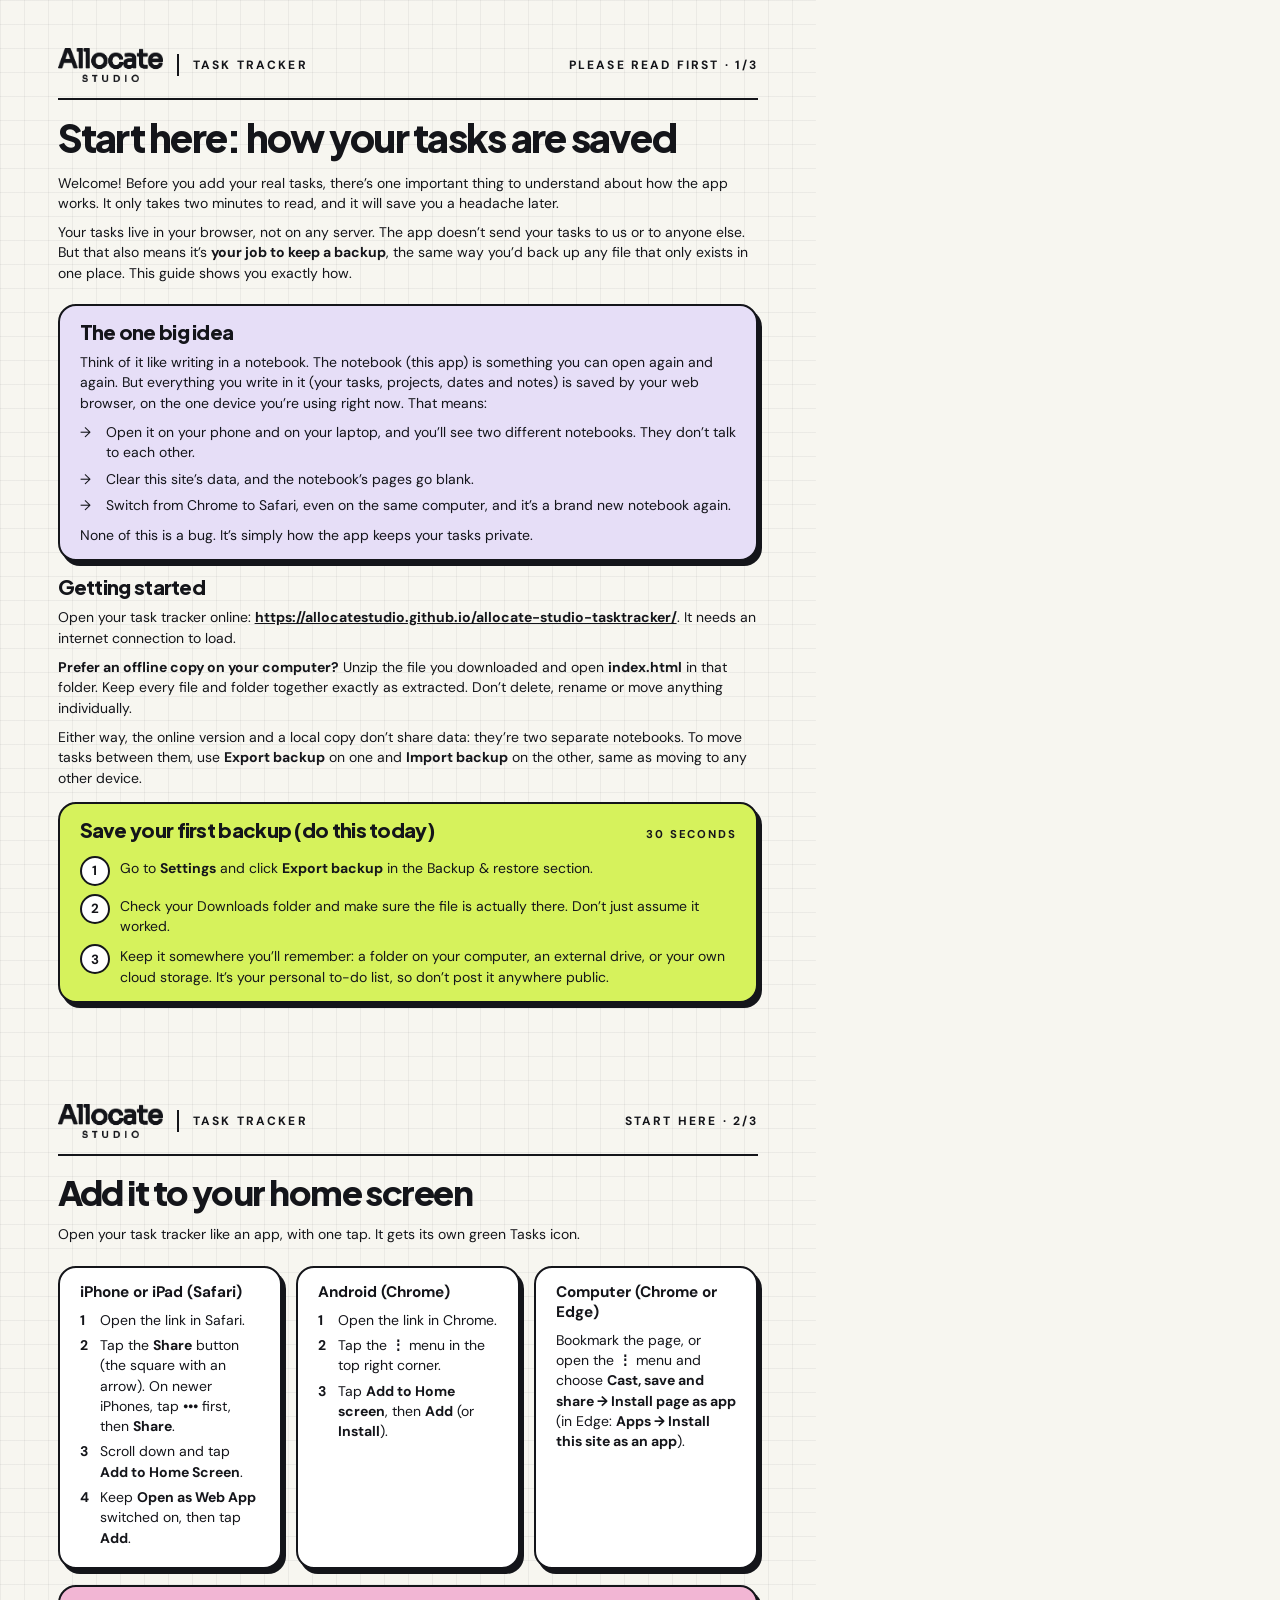
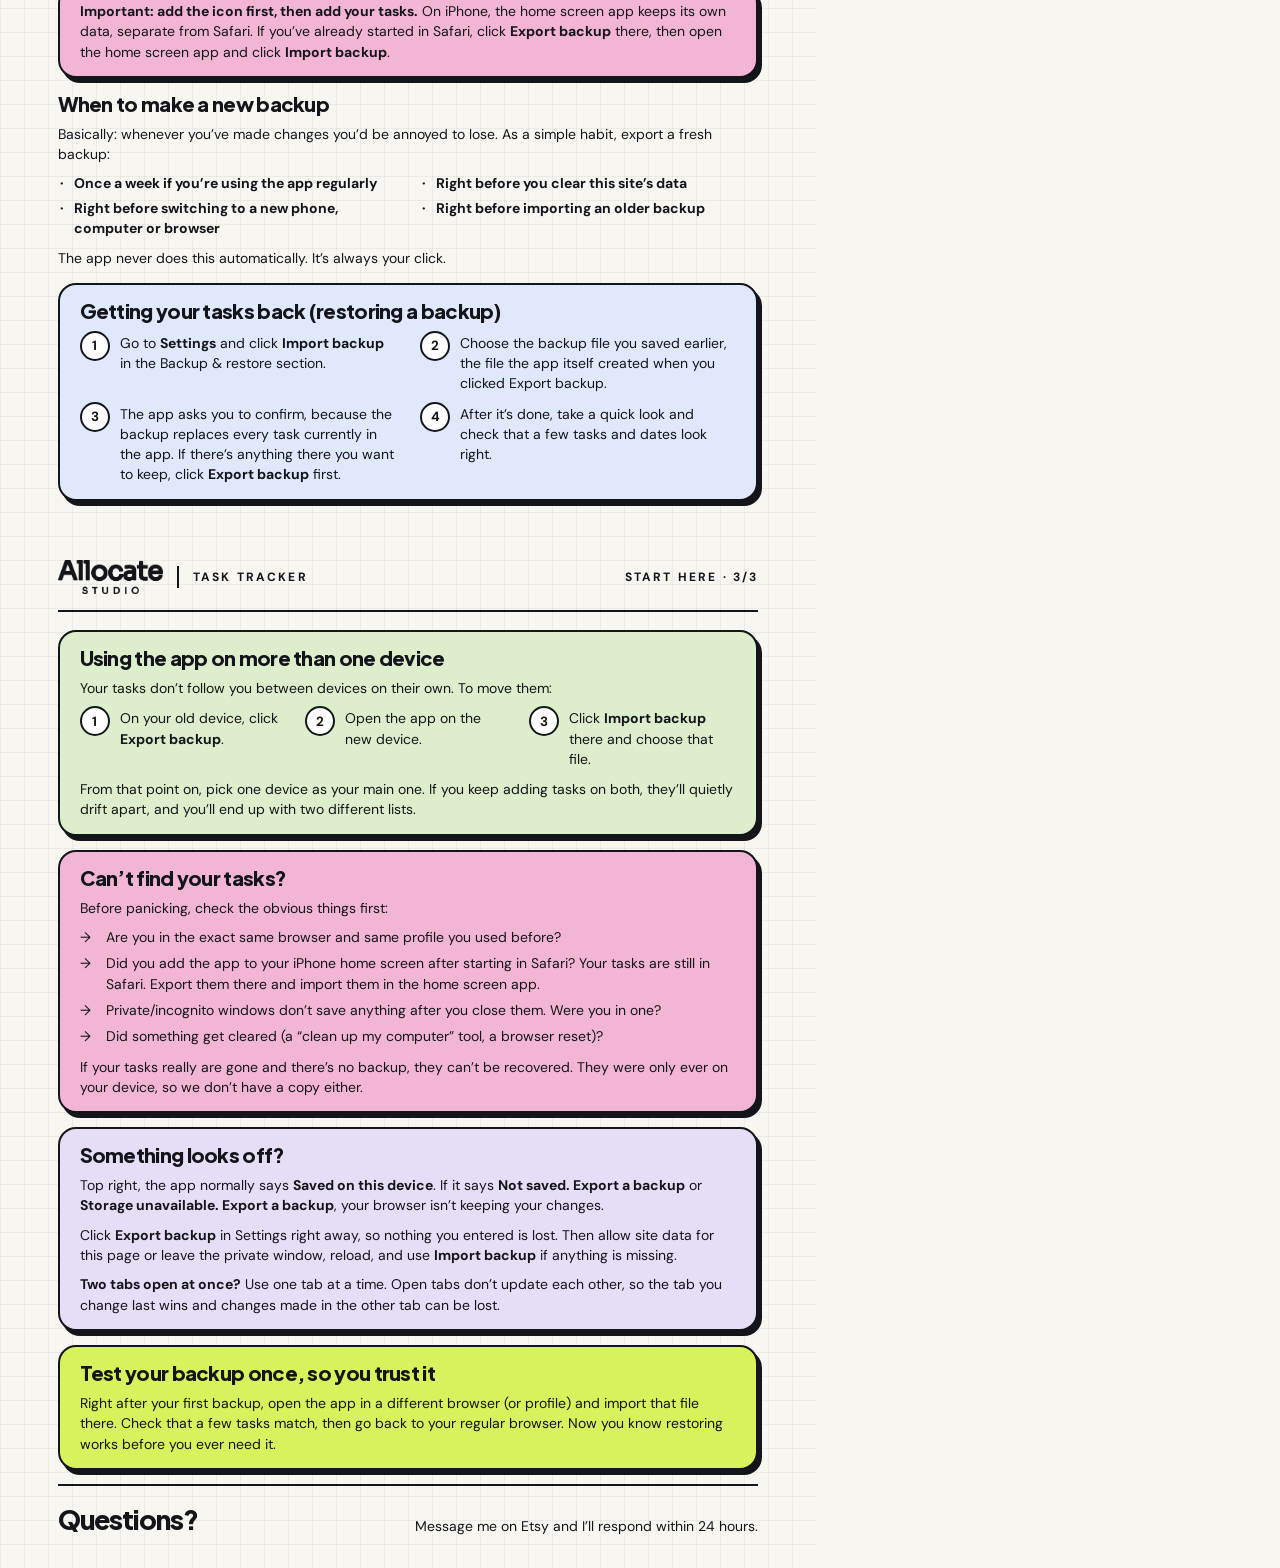
==== packaging/start-here.html @ 0b67e8f8 "Etsy build script and buyer guides Co-Authored-By: Claude Opus 5.5 <noreply@anthropic.com>" ====
<!doctype html>
<html lang="en">
<head>
<meta charset="UTF-8">
<title>Task Tracker · Start Here</title>
<link rel="stylesheet" href="guide.css">
</head>
<body>
<section class="page">
  <header><img src="logo.png" alt="Allocate Studio"><span class="bar"></span><span class="product">Task Tracker</span><span class="label">Please read first · 1/3</span></header>

  <h1>Start here: how your tasks are saved</h1>
  <p>Welcome! Before you add your real tasks, there’s one important thing to understand about how the app works. It only takes two minutes to read, and it will save you a headache later.</p>
  <p>Your tasks live in your browser, not on any server. The app doesn’t send your tasks to us or to anyone else. But that also means it’s <b>your job to keep a backup</b>, the same way you’d back up any file that only exists in one place. This guide shows you exactly how.</p>

  <div class="card lilac" style="margin-top:12px">
    <h2>The one big idea</h2>
    <p>Think of it like writing in a notebook. The notebook (this app) is something you can open again and again. But everything you write in it (your tasks, projects, dates and notes) is saved by your web browser, on the one device you’re using right now. That means:</p>
    <ul class="arrows">
      <li>Open it on your phone and on your laptop, and you’ll see two different notebooks. They don’t talk to each other.</li>
      <li>Clear this site’s data, and the notebook’s pages go blank.</li>
      <li>Switch from Chrome to Safari, even on the same computer, and it’s a brand new notebook again.</li>
    </ul>
    <p>None of this is a bug. It’s simply how the app keeps your tasks private.</p>
  </div>

  <div class="section">
    <h2>Getting started</h2>
    <p>Open your task tracker online: <a href="https://allocatestudio.github.io/allocate-studio-tasktracker/">https://allocatestudio.github.io/allocate-studio-tasktracker/</a>. It needs an internet connection to load.</p>
    <p><b>Prefer an offline copy on your computer?</b> Unzip the file you downloaded and open <b>index.html</b> in that folder. Keep every file and folder together exactly as extracted. Don’t delete, rename or move anything individually.</p>
    <p>Either way, the online version and a local copy don’t share data: they’re two separate notebooks. To move tasks between them, use <b>Export backup</b> on one and <b>Import backup</b> on the other, same as moving to any other device.</p>
  </div>

  <div class="card lime">
    <div class="card-head"><h2>Save your first backup (do this today)</h2><span class="kicker">30 seconds</span></div>
    <ol class="steps" style="margin-top:8px">
      <li>Go to <b>Settings</b> and click <b>Export backup</b> in the Backup &amp; restore section.</li>
      <li>Check your Downloads folder and make sure the file is actually there. Don’t just assume it worked.</li>
      <li>Keep it somewhere you’ll remember: a folder on your computer, an external drive, or your own cloud storage. It’s your personal to-do list, so don’t post it anywhere public.</li>
    </ol>
  </div>
</section>

<section class="page">
  <header><img src="logo.png" alt="Allocate Studio"><span class="bar"></span><span class="product">Task Tracker</span><span class="label">Start here · 2/3</span></header>

  <h1 style="font-size:26pt">Add it to your home screen</h1>
  <p>Open your task tracker like an app, with one tap. It gets its own green Tasks icon.</p>
  <div class="grid3" style="margin-top:12px">
    <div class="card"><h3>iPhone or iPad (Safari)</h3><ol class="small-steps">
      <li>Open the link in Safari.</li>
      <li>Tap the <b>Share</b> button (the square with an arrow). On newer iPhones, tap <b>•••</b> first, then <b>Share</b>.</li>
      <li>Scroll down and tap <b>Add to Home Screen</b>.</li>
      <li>Keep <b>Open as Web App</b> switched on, then tap <b>Add</b>.</li></ol></div>
    <div class="card"><h3>Android (Chrome)</h3><ol class="small-steps">
      <li>Open the link in Chrome.</li>
      <li>Tap the <b>⋮</b> menu in the top right corner.</li>
      <li>Tap <b>Add to Home screen</b>, then <b>Add</b> (or <b>Install</b>).</li></ol></div>
    <div class="card"><h3>Computer (Chrome or Edge)</h3><p>Bookmark the page, or open the <b>⋮</b> menu and choose <b>Cast, save and share → Install page as app</b> (in Edge: <b>Apps → Install this site as an app</b>).</p></div>
  </div>
  <div class="card pink"><p><b>Important: add the icon first, then add your tasks.</b> On iPhone, the home screen app keeps its own data, separate from Safari. If you’ve already started in Safari, click <b>Export backup</b> there, then open the home screen app and click <b>Import backup</b>.</p></div>

  <div class="section">
    <h2>When to make a new backup</h2>
    <p>Basically: whenever you’ve made changes you’d be annoyed to lose. As a simple habit, export a fresh backup:</p>
    <ul class="dots"><li>Once a week if you’re using the app regularly</li><li>Right before you clear this site’s data</li><li>Right before switching to a new phone, computer or browser</li><li>Right before importing an older backup</li></ul>
    <p>The app never does this automatically. It’s always your click.</p>
  </div>

  <div class="card sky">
    <h2>Getting your tasks back (restoring a backup)</h2>
    <ol class="steps two" style="margin-top:10px">
      <li>Go to <b>Settings</b> and click <b>Import backup</b> in the Backup &amp; restore section.</li>
      <li>Choose the backup file you saved earlier, the file the app itself created when you clicked Export backup.</li>
      <li>The app asks you to confirm, because the backup replaces every task currently in the app. If there’s anything there you want to keep, click <b>Export backup</b> first.</li>
      <li>After it’s done, take a quick look and check that a few tasks and dates look right.</li>
    </ol>
  </div>

</section>

<section class="page">
  <header><img src="logo.png" alt="Allocate Studio"><span class="bar"></span><span class="product">Task Tracker</span><span class="label">Start here · 3/3</span></header>

  <div class="card mint">
    <h2>Using the app on more than one device</h2>
    <p>Your tasks don’t follow you between devices on their own. To move them:</p>
    <ol class="steps three" style="margin:10px 0">
      <li>On your old device, click <b>Export backup</b>.</li>
      <li>Open the app on the new device.</li>
      <li>Click <b>Import backup</b> there and choose that file.</li>
    </ol>
    <p>From that point on, pick one device as your main one. If you keep adding tasks on both, they’ll quietly drift apart, and you’ll end up with two different lists.</p>
  </div>

  <div class="card pink">
    <h2>Can’t find your tasks?</h2>
    <p>Before panicking, check the obvious things first:</p>
    <ul class="arrows">
      <li>Are you in the exact same browser and same profile you used before?</li>
      <li>Did you add the app to your iPhone home screen after starting in Safari? Your tasks are still in Safari. Export them there and import them in the home screen app.</li>
      <li>Private/incognito windows don’t save anything after you close them. Were you in one?</li>
      <li>Did something get cleared (a “clean up my computer” tool, a browser reset)?</li>
    </ul>
    <p>If your tasks really are gone and there’s no backup, they can’t be recovered. They were only ever on your device, so we don’t have a copy either.</p>
  </div>

  <div class="card lilac">
    <h2>Something looks off?</h2>
    <p>Top right, the app normally says <b>Saved on this device</b>. If it says <b>Not saved. Export a backup</b> or <b>Storage unavailable. Export a backup</b>, your browser isn’t keeping your changes.</p>
    <p>Click <b>Export backup</b> in Settings right away, so nothing you entered is lost. Then allow site data for this page or leave the private window, reload, and use <b>Import backup</b> if anything is missing.</p>
    <p><b>Two tabs open at once?</b> Use one tab at a time. Open tabs don’t update each other, so the tab you change last wins and changes made in the other tab can be lost.</p>
  </div>


  <div class="card lime">
    <h2>Test your backup once, so you trust it</h2>
    <p>Right after your first backup, open the app in a different browser (or profile) and import that file there. Check that a few tasks match, then go back to your regular browser. Now you know restoring works before you ever need it.</p>
  </div>

  <footer><span class="q">Questions?</span><small>Message me on Etsy and I’ll respond within 24 hours.</small></footer>
</section>
</body>
</html>
---- packaging/guide.css ----
/* Buyer guide pages (Etsy PDFs). Printed to PDF by build-customer-zip.py with headless Chrome. */
@font-face{font-family:'Plus Jakarta Sans';src:url('../assets/fonts/PlusJakartaSans-800.woff2') format('woff2');font-weight:800}
@font-face{font-family:'Plus Jakarta Sans';src:url('../assets/fonts/PlusJakartaSans-700.woff2') format('woff2');font-weight:700}
@font-face{font-family:'DM Sans';src:url('../assets/fonts/DM-Sans.ttf') format('truetype');font-weight:100 1000}
@page{size:8.5in 11in;margin:0}
:root{--ink:#14151a;--soft:#3d3e46;--paper:#f7f6f0;--lime:#d6f25c;--pink:#f2b6d4;--sky:#dfe9fb;--mint:#dceecb;--lilac:#e6def7;--butter:#fcefc0}
*{box-sizing:border-box;margin:0;padding:0}
html,body{background:var(--paper)}
body{font:400 10.5pt/1.45 'DM Sans',Arial,sans-serif;color:var(--ink);-webkit-print-color-adjust:exact;print-color-adjust:exact}
.page{width:8.5in;height:11in;padding:.5in .6in .45in;position:relative;overflow:hidden;display:flex;flex-direction:column;
  background-color:var(--paper);background-image:linear-gradient(#14151a0d 1px,transparent 1px),linear-gradient(90deg,#14151a0d 1px,transparent 1px);background-size:24px 24px;break-after:page}
.page:last-child{break-after:auto}
header{display:flex;align-items:center;gap:14px;padding-bottom:16px;border-bottom:2.5px solid var(--ink);margin-bottom:18px}
header img{height:36px;width:auto;display:block}
header .bar{width:2px;height:22px;background:var(--ink)}
header .product,header .label{font:700 9pt 'DM Sans',sans-serif;letter-spacing:.18em;text-transform:uppercase}
header .label{margin-left:auto}
h1{font:800 29pt/1.05 'Plus Jakarta Sans',sans-serif;letter-spacing:-.045em;margin-bottom:14px}
h1.big{font-size:40pt;margin-bottom:16px}
h2{font:800 15pt/1.2 'Plus Jakarta Sans',sans-serif;letter-spacing:-.035em;margin:0 0 8px}
h3{font:700 11.5pt 'DM Sans',sans-serif;margin-bottom:8px}
p{margin-bottom:9px}
p:last-child{margin-bottom:0}
b{font-weight:700}
a{color:inherit;font-weight:700}
.card{border:2px solid var(--ink);border-radius:18px;box-shadow:4px 5px 0 var(--ink);padding:14px 20px;margin-bottom:14px;background:#fff}
.lime{background:var(--lime)}.pink{background:var(--pink)}.sky{background:var(--sky)}.mint{background:var(--mint)}.lilac{background:var(--lilac)}.butter{background:var(--butter)}
.kicker{font:700 8.5pt 'DM Sans',sans-serif;letter-spacing:.16em;text-transform:uppercase;margin-bottom:8px}
.card-head{display:flex;justify-content:space-between;align-items:baseline;gap:12px}
.card-head .kicker{margin:0}
/* */.btn-open{display:inline-flex;align-items:center;gap:14px;background:var(--ink);color:#fff;text-decoration:none;font:700 12.5pt 'DM Sans',sans-serif;letter-spacing:.06em;text-transform:uppercase;padding:12px 28px;border-radius:999px;margin:4px 0 12px}
.note{background:var(--paper);border:1.5px solid var(--ink);border-radius:12px;padding:10px 14px;margin-bottom:12px}
.arrows{list-style:none;margin:6px 0 10px}
.arrows li{position:relative;padding-left:26px;margin-bottom:6px}
.arrows li::before{content:'→';position:absolute;left:0}
.steps{list-style:none;counter-reset:s;display:grid;gap:10px}
.steps li{counter-increment:s;position:relative;padding-left:40px;min-height:28px}
.steps li::before{content:counter(s);position:absolute;left:0;top:-2px;width:26px;height:26px;border:2px solid var(--ink);border-radius:50%;background:#fff;display:grid;place-items:center;font:700 10pt 'DM Sans',sans-serif}
.steps.two{grid-template-columns:1fr 1fr;column-gap:24px}
.steps.three{grid-template-columns:repeat(3,1fr);column-gap:18px}
.grid2{display:grid;grid-template-columns:1fr 1fr;gap:14px 16px;margin-bottom:16px}
.grid3{display:grid;grid-template-columns:repeat(3,1fr);gap:14px;margin-bottom:16px}
.grid2 .card,.grid3 .card{margin:0}
.num-card{display:grid;grid-template-columns:30px 1fr;gap:12px;align-items:start;padding:13px 16px}
.num-card .n{width:28px;height:28px;border:2px solid var(--ink);border-radius:50%;display:grid;place-items:center;font:700 10.5pt 'DM Sans',sans-serif}
.span2{grid-column:1/-1}
.small-steps{list-style:none;counter-reset:s}
.small-steps li{counter-increment:s;position:relative;padding-left:20px;margin-bottom:5px}
.small-steps li::before{content:counter(s);font-weight:700;position:absolute;left:0}
.dots{list-style:none;display:grid;grid-template-columns:1fr 1fr;gap:4px 24px;margin:6px 0 10px}
.dots li{position:relative;padding-left:16px;font-weight:700}
.dots li::before{content:'·';position:absolute;left:2px}
.section{margin-bottom:14px}
footer{margin-top:auto;border-top:2.5px solid var(--ink);padding-top:16px;display:flex;justify-content:space-between;align-items:flex-end;gap:20px}
footer .q{font:800 20pt 'Plus Jakarta Sans',sans-serif;letter-spacing:-.04em}
footer .sign{font:800 17pt/1.15 'Plus Jakarta Sans',sans-serif;letter-spacing:-.035em;text-align:right}
footer small{font-size:10.5pt}

/* Fit tweaks */
header img{height:34px}
.welcome h1.big{margin-bottom:12px}
.welcome .grid2{gap:12px 14px;margin-bottom:14px}
.welcome footer{padding-top:12px}
.welcome footer .sign{font-size:15pt}
.page .card.mint .steps.three{margin:8px 0}
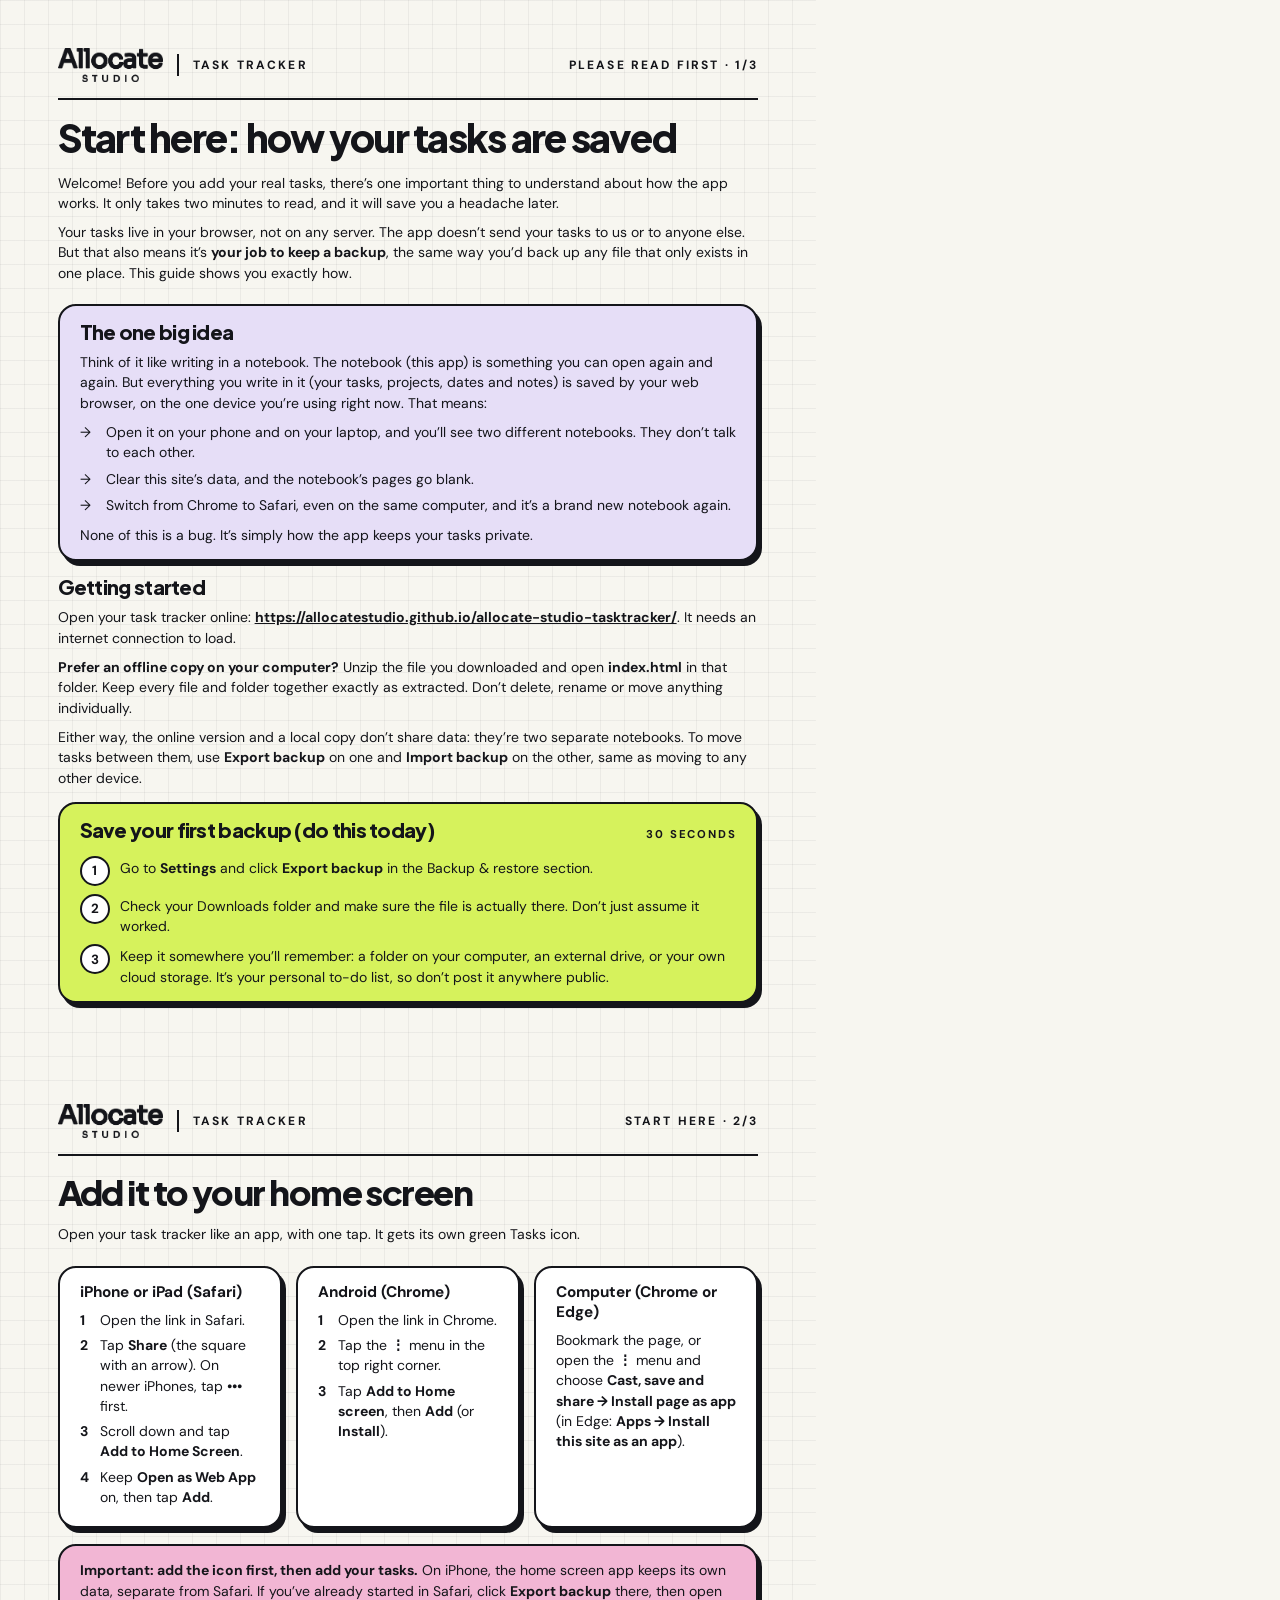
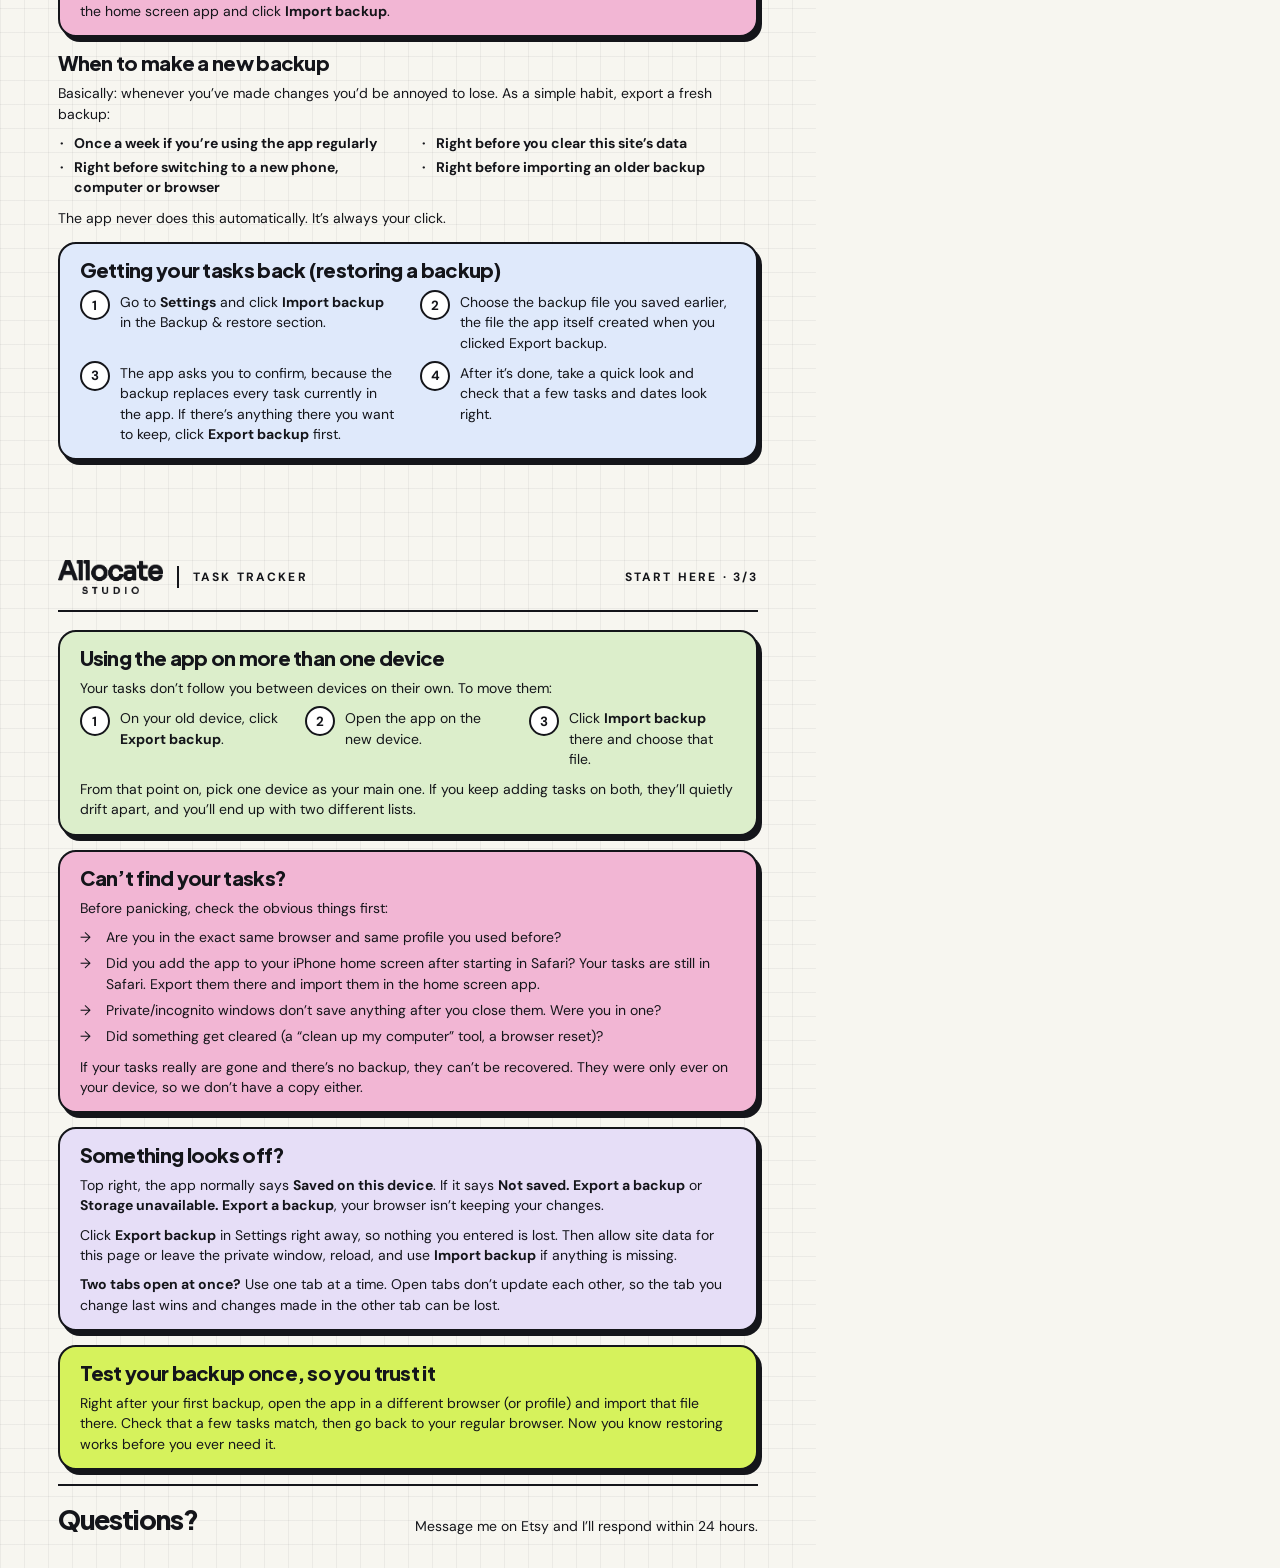
==== commit 54242959: "Fix bottom margin on Start Here page 2 Co-Authored-By: Claude Opus 5.5 <noreply@anthropic.com>" ====
--- a/packaging/start-here.html
+++ b/packaging/start-here.html
@@ -49,9 +49,9 @@
   <div class="grid3" style="margin-top:12px">
     <div class="card"><h3>iPhone or iPad (Safari)</h3><ol class="small-steps">
       <li>Open the link in Safari.</li>
-      <li>Tap the <b>Share</b> button (the square with an arrow). On newer iPhones, tap <b>•••</b> first, then <b>Share</b>.</li>
+      <li>Tap <b>Share</b> (the square with an arrow). On newer iPhones, tap <b>•••</b> first.</li>
       <li>Scroll down and tap <b>Add to Home Screen</b>.</li>
-      <li>Keep <b>Open as Web App</b> switched on, then tap <b>Add</b>.</li></ol></div>
+      <li>Keep <b>Open as Web App</b> on, then tap <b>Add</b>.</li></ol></div>
     <div class="card"><h3>Android (Chrome)</h3><ol class="small-steps">
       <li>Open the link in Chrome.</li>
       <li>Tap the <b>⋮</b> menu in the top right corner.</li>
